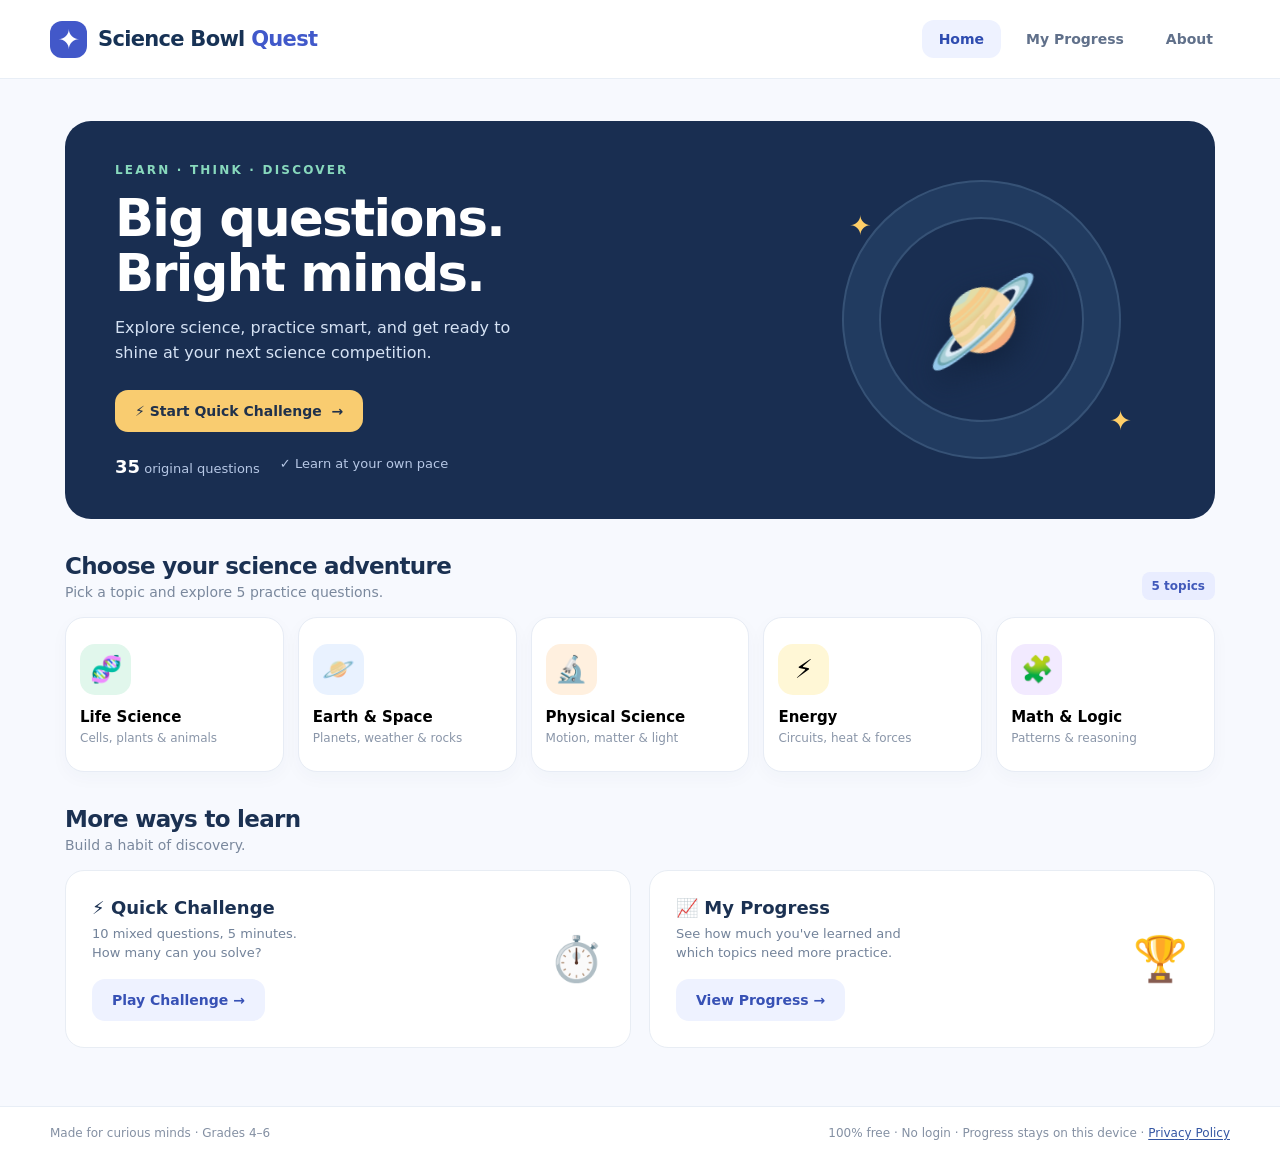
==== index.html @ 67e31712 "Add files via upload" ====
<!doctype html>
<html lang="en">
<head>
  <meta charset="utf-8">
  <meta name="viewport" content="width=device-width, initial-scale=1">
  <meta name="theme-color" content="#182f50">
  <meta name="description" content="Practice science, learn why, and build confidence for science quiz competitions. An original, offline-friendly study app for grades 4–6.">
  <meta name="color-scheme" content="light">
  <title>Science Bowl Quest — Learn. Think. Discover.</title>
  <link rel="manifest" href="./manifest.webmanifest">
  <link rel="icon" href="./icons/icon-192.svg" type="image/svg+xml">
  <link rel="stylesheet" href="./styles.css">
</head>
<body>
  <div class="app-shell">
    <header class="topbar">
      <button class="brand" id="home-link" aria-label="Science Bowl Quest home">
        <span class="brand-icon" aria-hidden="true">✦</span>
        <span>Science Bowl <strong>Quest</strong></span>
      </button>
      <nav aria-label="Main navigation">
        <button class="nav-button active" data-view="home">Home</button>
        <button class="nav-button" data-view="progress">My Progress</button>
        <button class="nav-button" data-view="about">About</button>
      </nav>
    </header>
    <main id="app" tabindex="-1" aria-live="polite"></main>
    <footer class="footer"><span>Made for curious minds · Grades 4–6</span><span>100% free · No login · Progress stays on this device · <a href="./privacy.html">Privacy Policy</a></span></footer>
  </div>
  <script src="./questions.js" defer></script>
  <script src="./app.js" defer></script>
</body>
</html>
---- styles.css ----
:root {font-family: Inter, ui-sans-serif, system-ui, -apple-system, BlinkMacSystemFont, 'Segoe UI', sans-serif;color:#1b3152;background:#f7f9fe;font-synthesis:none;}
* {box-sizing:border-box} body {margin:0;min-width:320px;} button {font:inherit;cursor:pointer} button:focus-visible{outline:3px solid #6ba9ec;outline-offset:3px} a{color:#27569e} strong{font-weight:800} .app-shell{min-height:100vh;display:flex;flex-direction:column}.topbar{height:79px;padding:0 max(28px,calc((100vw - 1180px)/2));display:flex;align-items:center;justify-content:space-between;background:white;border-bottom:1px solid #e8eef6;gap:18px}.brand{display:flex;align-items:center;gap:11px;background:none;border:0;color:#173255;font-size:21px;font-weight:650;padding:0;letter-spacing:-.7px}.brand strong{color:#4159ca}.brand-icon{display:inline-flex;width:37px;height:37px;align-items:center;justify-content:center;background:#4258c9;color:white;border-radius:12px;font-size:27px}nav{display:flex;gap:8px}.nav-button{padding:11px 17px;background:transparent;border:0;color:#60708a;font-size:14px;font-weight:650;border-radius:12px}.nav-button.active,.nav-button:hover{color:#2e4cb0;background:#eef2ff} main{width:min(1150px,calc(100% - 44px));margin:0 auto;flex:1;padding:42px 0 58px}.footer{background:white;border-top:1px solid #e8eef6;padding:19px max(28px,calc((100vw - 1180px)/2));color:#8490a3;font-size:12px;display:flex;justify-content:space-between;gap:15px}.home-hero{background:#192e51;border-radius:26px;position:relative;overflow:hidden;display:grid;grid-template-columns:1.3fr .7fr;color:white;min-height:294px;padding:42px 50px}.eyebrow{font-size:12px;text-transform:uppercase;letter-spacing:2.2px;font-weight:800;color:#88d9bd}.home-hero h1{font-size:clamp(36px,4vw,56px);line-height:1.07;letter-spacing:-1.7px;margin:14px 0}.home-hero p{font-size:16px;line-height:1.6;color:#d5e2f4;max-width:440px;margin:0 0 24px}.hero-deco{position:relative;display:flex;align-items:center;justify-content:center}.hero-orbit{width:205px;height:205px;border:2px solid #365276;border-radius:50%;display:flex;align-items:center;justify-content:center;transform:rotate(-16deg);box-shadow:0 0 0 35px #213b60,0 0 0 37px #365276}.hero-planet{font-size:106px;filter:drop-shadow(0 12px 16px #11223d)}.hero-star{font-size:27px;position:absolute;color:#ffcf68}.star-a{left:14%;top:15%}.star-b{right:9%;bottom:13%}.section-heading{display:flex;justify-content:space-between;align-items:end;gap:15px;margin:34px 0 17px}.section-heading h2{font-size:23px;letter-spacing:-.7px;margin:0}.section-heading p{color:#7a889d;font-size:14px;margin:5px 0 0}.tag{color:#4159ba;font-size:12px;font-weight:750;background:#e9edff;border-radius:8px;padding:7px 10px}.categories{display:grid;grid-template-columns:repeat(5,minmax(0,1fr));gap:14px}.cat-card{border:1px solid #e7ecf5;background:white;border-radius:19px;padding:20px 14px;text-align:left;box-shadow:0 6px 18px #26456a08;min-height:155px;transition:transform .15s,box-shadow .15s}.cat-card:hover{transform:translateY(-3px);box-shadow:0 13px 26px #26456a17}.cat-icon{display:flex;align-items:center;justify-content:center;width:51px;height:51px;border-radius:15px;font-size:26px;margin-bottom:13px}.cat-card h3{font-size:15px;margin:0 0 5px}.cat-card p{font-size:12px;margin:0;color:#8a96a9}.cat-life .cat-icon{background:#e1f7ec}.cat-earth .cat-icon{background:#e9f2ff}.cat-physical .cat-icon{background:#fff0df}.cat-energy .cat-icon{background:#fff7d6}.cat-math .cat-icon{background:#f2eaff}.primary-btn,.secondary-btn,.ghost-btn{border:0;border-radius:13px;padding:13px 20px;font-weight:800;font-size:14px}.primary-btn{background:#f9cc70;color:#20314b}.primary-btn:hover{background:#ffdc98}.secondary-btn{background:#425ac4;color:white}.secondary-btn:hover{background:#3449a6}.ghost-btn{background:#eef2ff;color:#3751b5}.ghost-btn:hover{background:#e1e7ff}.primary-btn:disabled,.secondary-btn:disabled{opacity:.5;cursor:not-allowed}.feature-row{display:grid;grid-template-columns:1fr 1fr;gap:18px}.feature{background:white;border:1px solid #e8edf4;border-radius:19px;padding:26px;display:flex;align-items:center;justify-content:space-between;gap:15px}.feature h3{margin:0 0 6px;font-size:18px}.feature p{margin:0;color:#73839a;line-height:1.5;font-size:13px}.feature .emoji{font-size:44px}.mini-stats{display:flex;gap:20px;font-size:13px;color:#b6c7e5;margin-top:24px}.mini-stats b{color:white;font-size:18px}.quiz-layout{display:grid;grid-template-columns:minmax(0,1fr) 275px;gap:22px;align-items:start}.quiz-main,.quiz-sidebar,.surface{background:#fff;border:1px solid #e7ecf4;border-radius:21px;box-shadow:0 8px 25px #2741660a}.quiz-main{padding:34px}.quiz-sidebar{padding:25px}.back-btn{background:transparent;border:0;color:#5d729a;padding:0;font-weight:750;font-size:13px;margin-bottom:24px}.quiz-header{display:flex;align-items:center;justify-content:space-between;gap:12px}.quiz-index{color:#546c93;font-weight:800;font-size:13px}.timer{background:#edf4ff;color:#3e549d;border-radius:10px;padding:8px 12px;font-size:14px;font-variant-numeric:tabular-nums;font-weight:800}.timer.urgent{background:#fff1ef;color:#ba423e}.progress-track{height:8px;background:#edf1f8;border-radius:20px;overflow:hidden;margin:17px 0 29px}.progress-fill{height:100%;background:#66cba9;border-radius:20px;transition:width .15s}.question-topic{color:#3b59bf;text-transform:uppercase;font-size:12px;letter-spacing:1px;font-weight:800}.question-text{margin:15px 0 26px;font-weight:800;font-size:clamp(22px,2.5vw,28px);letter-spacing:-.5px;line-height:1.35}.answers{display:grid;gap:11px}.answer{border:2px solid #e7ecf5;background:#fff;text-align:left;border-radius:14px;padding:15px 17px;display:flex;gap:14px;align-items:center;font-size:15px;color:#273955;transition:border-color .1s,background .1s}.answer:hover:not(:disabled){border-color:#9baef1;background:#f8faff}.answer:disabled{cursor:default}.answer-letter{width:29px;height:29px;border-radius:9px;display:flex;align-items:center;justify-content:center;background:#f1f4fa;color:#677993;font-size:13px;font-weight:850;flex-shrink:0}.answer.correct{border-color:#5ac89c;background:#eefbf4}.answer.correct .answer-letter{background:#53c495;color:white}.answer.incorrect{border-color:#f19b93;background:#fff4f2}.answer.incorrect .answer-letter{background:#ed8a80;color:white}.feedback{margin-top:22px;border-radius:15px;padding:19px;background:#edf9f3;border:1px solid #cbeedb}.feedback.wrong{background:#fff6ed;border-color:#ffe2b8}.feedback h3{margin:0 0 7px;font-size:16px}.feedback p{margin:0;line-height:1.6;color:#50627a;font-size:14px}.quiz-actions{display:flex;justify-content:flex-end;margin-top:23px}.aside-heading{font-weight:800;font-size:16px;margin-bottom:18px}.aside-number{font-size:34px;font-weight:900;letter-spacing:-1px}.aside-subtext{font-size:12px;color:#8490a3}.aside-row{display:flex;justify-content:space-between;border-top:1px solid #eef1f6;padding:17px 0;font-size:14px;color:#7d8ba0}.aside-row b{color:#294262}.aside-note{background:#f5f7fd;color:#6a7d99;border-radius:13px;padding:13px;font-size:12px;line-height:1.6;margin-top:11px}.panel-page{max-width:920px;margin:0 auto}.panel-page h1{font-size:34px;letter-spacing:-1.2px;margin:0 0 7px}.panel-page .intro{color:#75859b;line-height:1.6;margin:0 0 25px}.stats-grid{display:grid;grid-template-columns:repeat(3,1fr);gap:16px}.stat-card{background:white;border:1px solid #e7ecf4;padding:23px;border-radius:18px}.stat-card b{display:block;font-size:31px;letter-spacing:-1px;margin:6px 0}.stat-card span{font-size:12px;color:#8090a5}.topic-progress{background:white;border:1px solid #e7ecf4;border-radius:20px;padding:26px;margin-top:21px}.topic-progress h2{font-size:20px;margin:0 0 20px}.topic-bar{display:grid;grid-template-columns:155px 1fr 90px;gap:14px;align-items:center;margin:18px 0;font-size:13px}.topic-bar b{text-align:right;color:#657895;font-size:12px}.track{height:10px;background:#edf1f8;border-radius:15px;overflow:hidden}.track-fill{height:100%;background:#6c8fe9;border-radius:15px}.center{text-align:center}.result-hero{font-size:64px;margin:9px 0 12px}.result-score{font-size:52px;font-weight:900;letter-spacing:-2px;margin:9px 0}.result-score span{color:#8290a6;font-size:25px}.result-sub{color:#7788a0;line-height:1.5}.result-actions{display:flex;gap:13px;justify-content:center;margin:23px 0}.review-list{margin:24px auto 0;max-width:700px;text-align:left}.review{padding:16px 0;border-top:1px solid #e9edf3}.review h4{margin:0 0 7px;font-size:14px}.review p{margin:0;color:#718199;font-size:13px;line-height:1.5}.about-card{padding:28px 33px;line-height:1.7;color:#5b6d86}.about-card p:first-child{margin-top:0}.about-card h2{color:#203e66}.small-note{font-size:12px;color:#8796a8}.danger-btn{border:1px solid #f2c4c2;color:#ae4745;background:#fff8f8;border-radius:10px;padding:10px 14px;font-weight:800;margin-top:15px}.pill{display:inline-block;background:#edf2ff;color:#3650a7;padding:6px 10px;border-radius:10px;font-weight:750;font-size:12px}.muted{color:#7f8fa7}.empty-state{text-align:center;color:#7b8ba3;padding:32px;border:1px dashed #d7e0ed;border-radius:14px}.noscript{padding:30px;color:#be3d3d}
@media(max-width:850px){.categories{grid-template-columns:repeat(3,minmax(0,1fr))}.quiz-layout{grid-template-columns:1fr}.quiz-sidebar{display:grid;grid-template-columns:repeat(3,1fr);gap:15px}.aside-heading,.aside-note{grid-column:1/-1}.aside-row{border:0}.home-hero{padding:34px;grid-template-columns:1fr .45fr}.hero-orbit{width:145px;height:145px}.hero-planet{font-size:78px}}
@media(max-width:600px){.topbar{height:auto;flex-direction:column;padding:16px 12px;gap:11px}.brand{font-size:19px}nav{width:100%;justify-content:center}.nav-button{padding:8px 11px;font-size:13px}main{width:calc(100% - 26px);padding:18px 0 35px}.home-hero{grid-template-columns:1fr;min-height:0;padding:28px}.home-hero h1{font-size:36px}.hero-deco{display:none}.categories{grid-template-columns:repeat(2,minmax(0,1fr));gap:10px}.cat-card{min-height:142px}.feature-row{grid-template-columns:1fr}.quiz-main{padding:22px 17px}.quiz-sidebar{grid-template-columns:repeat(2,1fr);padding:20px}.aside-heading,.aside-note{grid-column:1/-1}.quiz-sidebar .aside-row:last-of-type{display:none}.stats-grid{gap:9px}.stat-card{padding:15px}.stat-card b{font-size:24px}.topic-bar{grid-template-columns:103px 1fr 67px;gap:8px}.footer{display:block;text-align:center;line-height:1.8;padding:13px}.footer span{display:block}.result-actions{flex-wrap:wrap}}

.footer a {color:#3456a3;text-underline-offset:2px}.footer a:focus-visible {outline:3px solid #6ba9ec;outline-offset:3px}
.privacy-main{max-width:780px;margin:0 auto;line-height:1.7;color:#30435c}.privacy-main h1{font-size:32px;color:#1e3658}.privacy-main h2{font-size:19px;margin-top:24px;color:#203e66}.privacy-main p,.privacy-main li{font-size:15px}
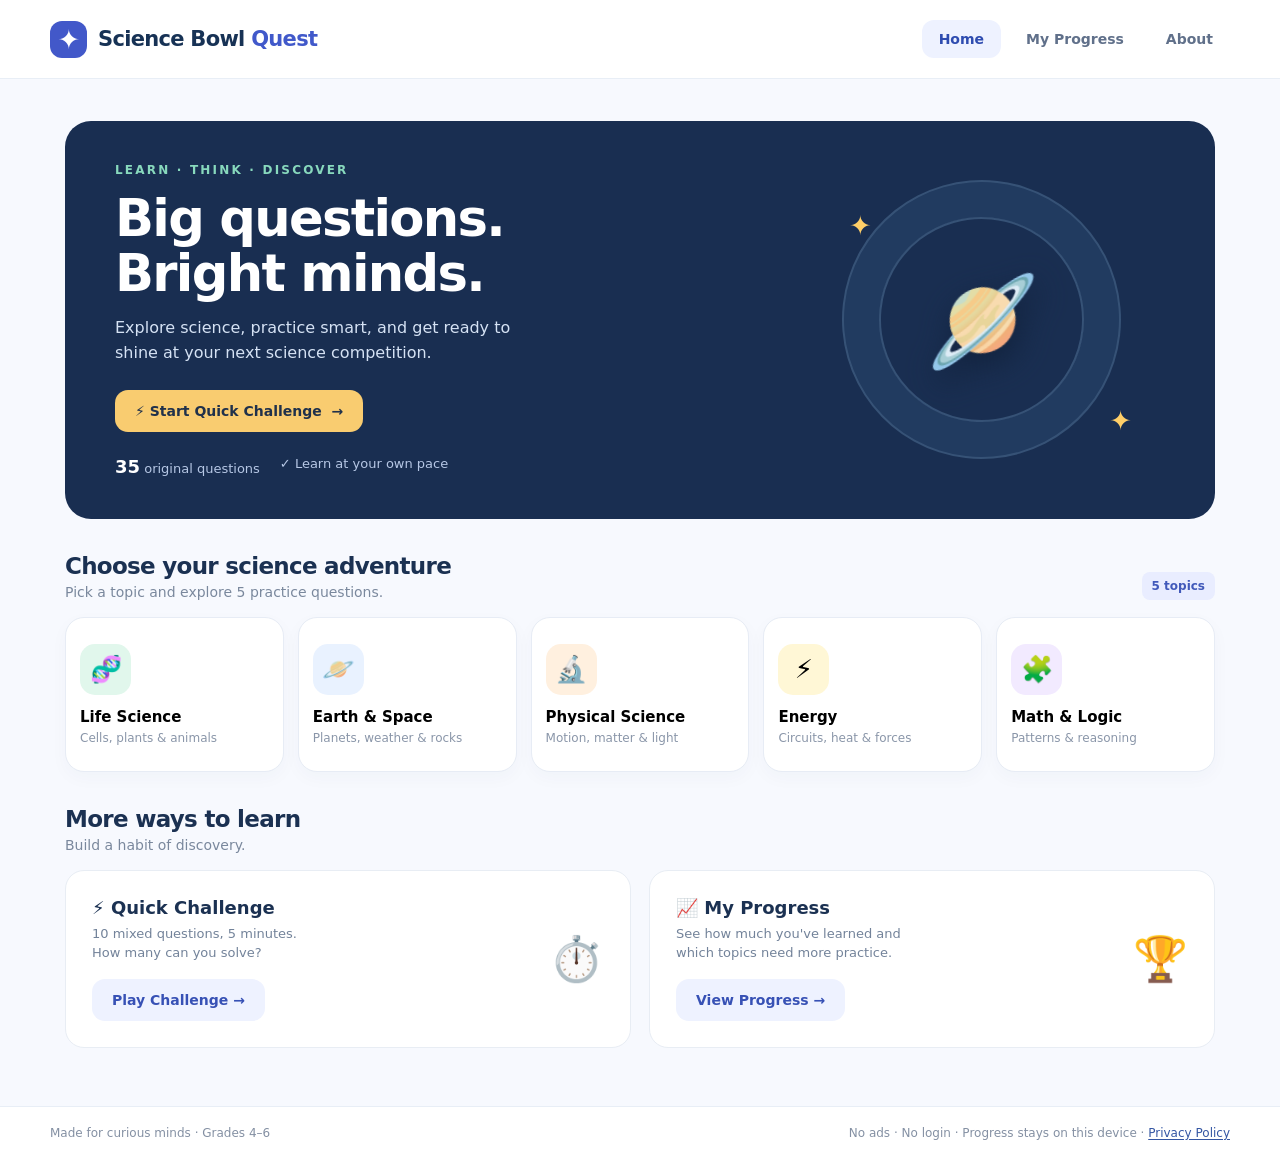
==== commit 5a1704b4: "Add files via upload" ====
--- a/index.html
+++ b/index.html
@@ -25,7 +25,7 @@
       </nav>
     </header>
     <main id="app" tabindex="-1" aria-live="polite"></main>
-    <footer class="footer"><span>Made for curious minds · Grades 4–6</span><span>100% free · No login · Progress stays on this device · <a href="./privacy.html">Privacy Policy</a></span></footer>
+    <footer class="footer"><span>Made for curious minds · Grades 4–6</span><span>No ads · No login · Progress stays on this device · <a href="./privacy.html">Privacy Policy</a></span></footer>
   </div>
   <script src="./questions.js" defer></script>
   <script src="./app.js" defer></script>
